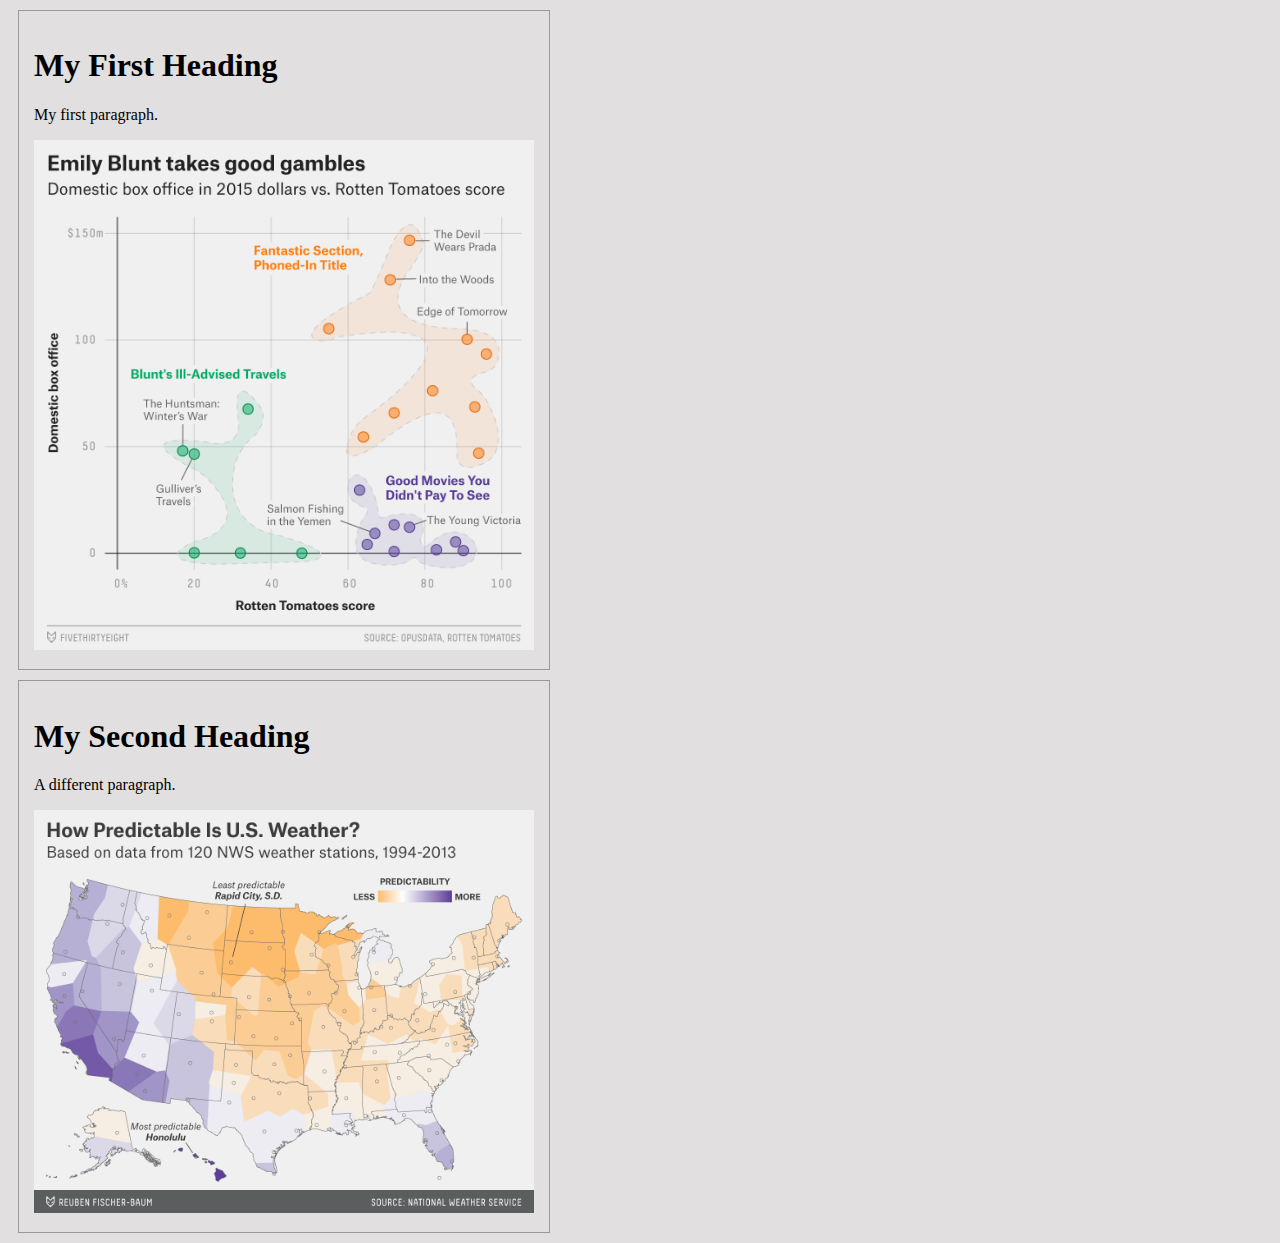
==== class_index2.html @ 1f797846 "playing with html&css" ====
<!DOCTYPE html>
<html>
<head>
	<link rel="stylesheet" type="text/css" href="app.css">
</head>
<body>
	<div id="first-section">
		<h1>My First Heading</h1>
		<p>My first paragraph.</p>
		<img src="./images/chart.png">
	</div>
	<div>
		<h1>My Second Heading</h1>
		<p>A different paragraph.</p>
		<img src="./images/map.png">
	</div>
</body>
</html>
---- app.css ----
body {
	background-color: #e1dfdf;
}

div {
	width: 500px;
	margin: 10px;
	padding: 15px;
	border: 1px solid #999999;
}

div.first-section {
	color: red;
}

img {
	width: 100%;
}
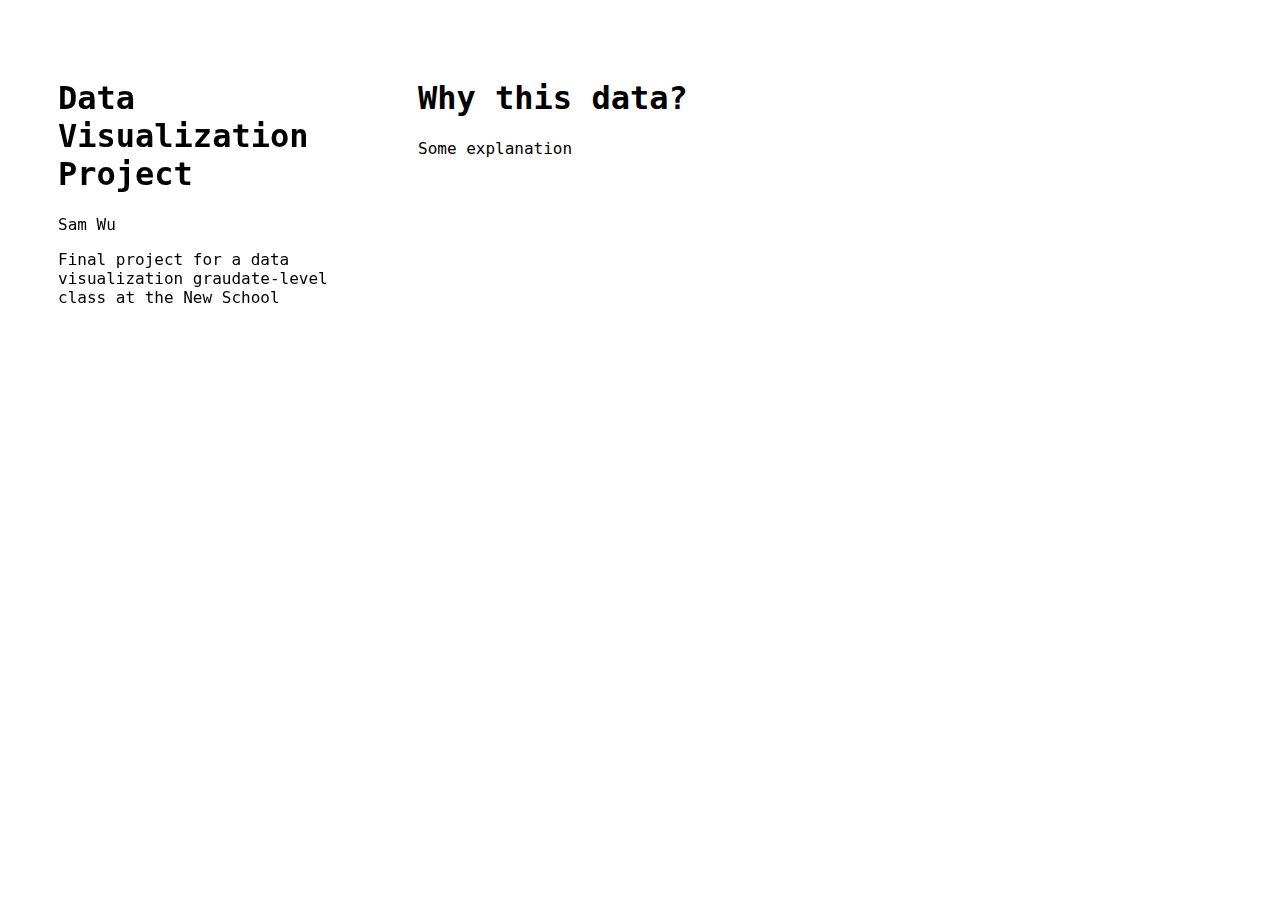
==== commit b091c993: "replaced template index.html & updated styling" ====
--- a/class_index2.html
+++ b/class_index2.html
@@ -4,15 +4,16 @@
 	<link rel="stylesheet" type="text/css" href="app.css">
 </head>
 <body>
-	<div id="first-section">
-		<h1>My First Heading</h1>
-		<p>My first paragraph.</p>
-		<img src="./images/chart.png">
-	</div>
 	<div>
-		<h1>My Second Heading</h1>
-		<p>A different paragraph.</p>
-		<img src="./images/map.png">
+		<header>
+			<h1>Data Visualization Project</h1>
+			<p>Sam Wu</p>
+			<p>Final project for a data visualization graudate-level class at the New School</p>
+		</header>
+		<section>
+			<h1>Why this data?</h1>
+			<p>Some explanation</p>
+		</section>
 	</div>
 </body>
 </html>--- a/app.css
+++ b/app.css
@@ -1,16 +1,23 @@
 body {
-	background-color: #e1dfdf;
+	padding: 50px;
+	font-family: "Lucida Console", Monaco, monospace;
+	background-color: #fff;
 }
 
 div {
-	width: 500px;
-	margin: 10px;
-	padding: 15px;
-	border: 1px solid #999999;
+	width: 860px;
+	display: block;
 }
 
-div.first-section {
-	color: red;
+header {
+	float: left;
+	position: fixed;
+	width: 270px;
+}
+
+section {
+	float: right;
+	width: 500px;
 }
 
 img {
